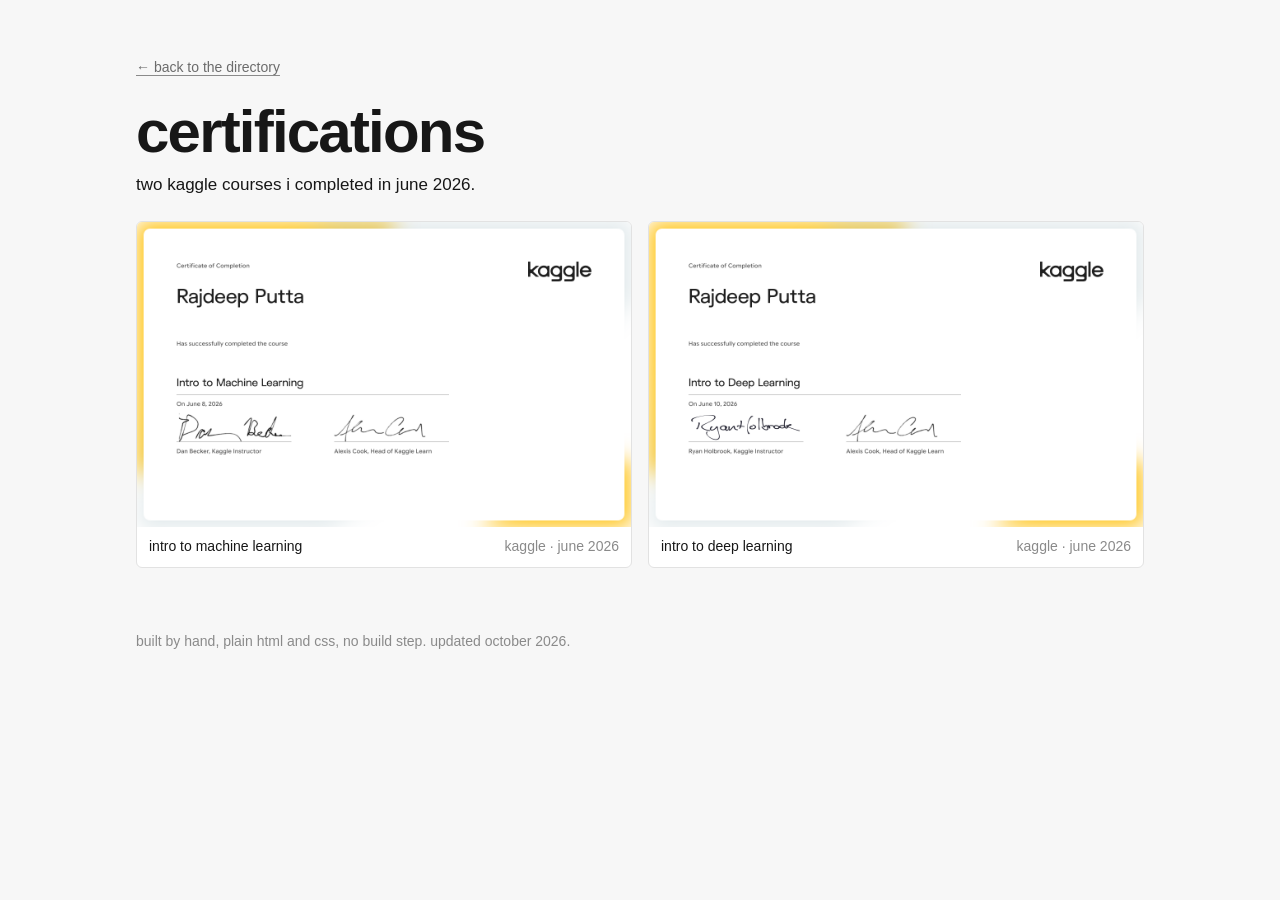
==== certifications.html @ 2a135790 "Add work experience, certifications page, and guest lecture" ====
<!doctype html>
<html lang="en">
  <head>
    <meta charset="utf-8" />
    <meta name="viewport" content="width=device-width" />
    <title>certifications — rajdeep putta</title>
    <meta name="description" content="kaggle certificates for intro to machine learning and intro to deep learning." />
    <meta name="color-scheme" content="light dark" />
    <meta
      http-equiv="Content-Security-Policy"
      content="default-src 'none'; img-src 'self' data:; style-src 'self'; script-src 'self'; base-uri 'none'; form-action 'none'"
    />
    <meta name="referrer" content="no-referrer" />
    <link rel="icon" href="assets/favicon.svg" type="image/svg+xml" />
    <meta name="theme-color" content="#f7f7f7" media="(prefers-color-scheme: light)" />
    <meta name="theme-color" content="#1f2123" media="(prefers-color-scheme: dark)" />
    <link rel="stylesheet" href="styles.css" />
  </head>
  <body>
    <header class="site-head site-head--sub">
      <a class="back" href="index.html">← back to the directory</a>
      <h1 class="wordmark">certifications</h1>
      <p class="intro">two kaggle courses i completed in june 2026.</p>
    </header>

    <main>
      <section class="section section--flush" aria-label="certificates">
        <div class="certs">
          <figure class="cert">
            <a href="assets/kaggle-machine-learning.png">
              <img
                src="assets/kaggle-machine-learning.png"
                alt="kaggle certificate for intro to machine learning"
              />
            </a>
            <figcaption>
              <span>intro to machine learning</span>
              <span>kaggle · june 2026</span>
            </figcaption>
          </figure>

          <figure class="cert">
            <a href="assets/kaggle-deep-learning.png">
              <img
                src="assets/kaggle-deep-learning.png"
                alt="kaggle certificate for intro to deep learning"
              />
            </a>
            <figcaption>
              <span>intro to deep learning</span>
              <span>kaggle · june 2026</span>
            </figcaption>
          </figure>
        </div>
      </section>
    </main>

    <footer class="foot">
      <p>built by hand, plain html and css, no build step. updated october 2026.</p>
    </footer>
  </body>
</html>
---- styles.css ----
/* ————————————————————————————————————————————————
   a directory of my projects
   interface lifted from personalsit.es: system type, plain list,
   screenshots first, tags you can filter with.
   ———————————————————————————————————————————————— */

*,
*::before,
*::after {
  box-sizing: border-box;
}

html,
body,
h1,
h2,
p,
ul,
ol,
li,
header,
nav,
article,
section,
figure,
figcaption,
footer {
  margin: 0;
  padding: 0;
}

ul,
ol {
  list-style: none;
}

:root {
  color-scheme: light dark;

  --bg: #f7f7f7;
  --text: #171717;
  --text-soft: #6b6b6b;
  --text-faint: #8a8a8a;
  --border: #e2e2e2;
  --card: #ffffff;
  --accent: #b4121b;
  --focus: #171717;

  --max: 65rem;
}

@media (prefers-color-scheme: dark) {
  :root {
    --bg: #1f2123;
    --text: #f5f5f5;
    --text-soft: #b8b8b8;
    --text-faint: #9a9a9a;
    --border: #3a3d40;
    --card: #26292c;
    --accent: #ff6b74;
    --focus: #f5f5f5;
  }
}

body {
  background: var(--bg);
  color: var(--text);
  font-family: -apple-system, BlinkMacSystemFont, "Segoe UI", Roboto, Helvetica, Arial, sans-serif,
    "Apple Color Emoji", "Segoe UI Emoji", "Segoe UI Symbol";
  font-size: 100%;
  line-height: 1.35;
  -webkit-font-smoothing: antialiased;
}

a {
  color: inherit;
}

a:focus-visible,
button:focus-visible {
  outline: 2px solid var(--focus);
  outline-offset: 3px;
  border-radius: 3px;
}

.visually-hidden {
  position: absolute;
  inline-size: 1px;
  block-size: 1px;
  margin: 0;
  padding: 0;
  overflow: hidden;
  clip: rect(0 0 0 0);
  white-space: nowrap;
  border: 0;
}

/* —— header —— */

.site-head {
  max-inline-size: var(--max);
  margin-inline: auto;
  padding: 5rem 1rem 2.5rem;
}

.wordmark {
  font-size: clamp(2rem, 7vw, 3.75rem);
  font-weight: 700;
  line-height: 1.02;
  letter-spacing: -0.03em;
  margin-block-end: 1.75rem;
}

.wordmark em {
  font-style: normal;
  color: var(--accent);
}

.intro {
  max-inline-size: 44rem;
  font-size: 1.0625rem;
}

.intro + .intro {
  margin-block-start: 1rem;
  color: var(--text-soft);
}

.intro a {
  text-decoration: underline;
  text-underline-offset: 3px;
  text-decoration-thickness: 1px;
  text-decoration-color: var(--text-faint);
}

.intro a:hover {
  text-decoration-color: currentColor;
}

/* —— bits under the intro —— */

.head-tools {
  display: flex;
  flex-wrap: wrap;
  gap: 0.5rem 1.25rem;
  margin-block-start: 1.75rem;
  font-size: 0.9375rem;
  color: var(--text-soft);
}

.head-tools button,
.head-tools a {
  appearance: none;
  border: 0;
  background: none;
  padding: 0;
  font: inherit;
  color: inherit;
  cursor: pointer;
  text-decoration: underline;
  text-underline-offset: 3px;
  text-decoration-color: var(--text-faint);
}

.head-tools button:hover,
.head-tools a:hover {
  color: var(--text);
  text-decoration-color: currentColor;
}

/* —— skills —— */

.skills {
  max-inline-size: var(--max);
  margin-inline: auto;
  padding: 1.75rem 1rem 0.5rem;
  border-block-start: 1px solid var(--border);
}

.skills__title {
  font-size: 1.0625rem;
  font-weight: 600;
  letter-spacing: -0.01em;
  margin-block-end: 0.5rem;
}

.skills__list {
  display: grid;
  gap: 0.3rem;
  max-inline-size: 46rem;
  font-size: 0.9375rem;
  line-height: 1.45;
}

.skills__list li {
  display: grid;
  grid-template-columns: 0.9rem 1fr;
  gap: 0.4rem;
}

.skills__list li::before {
  content: "–";
  color: var(--text-faint);
}

/* —— work experience, certifications, guest lecture —— */

.section {
  max-inline-size: var(--max);
  margin-inline: auto;
  padding: 2rem 1rem 0;
  border-block-start: 1px solid var(--border);
}

.section__title {
  font-size: 1.0625rem;
  font-weight: 600;
  letter-spacing: -0.01em;
  margin-block-end: 0.75rem;
}

.section__link {
  text-decoration: underline;
  text-underline-offset: 3px;
  text-decoration-thickness: 1px;
  text-decoration-color: currentColor;
}

.section__link:hover {
  color: var(--accent);
}

.site-head--sub {
  padding-block: 3.5rem 1.5rem;
}

.site-head--sub .wordmark {
  margin-block-end: 0.75rem;
}

.back {
  display: inline-block;
  margin-block-end: 1.5rem;
  font-size: 0.875rem;
  color: var(--text-soft);
  text-decoration: underline;
  text-underline-offset: 3px;
  text-decoration-color: var(--text-faint);
}

.back:hover {
  color: var(--text);
  text-decoration-color: currentColor;
}

.section--flush {
  padding-block-start: 0;
  border-block-start: 0;
}

.section--flush .certs {
  padding-block-end: 4rem;
}

.section__intro {
  max-inline-size: 46rem;
  font-size: 0.9375rem;
  line-height: 1.45;
  color: var(--text-soft);
}

.job {
  max-inline-size: 46rem;
}

.job__head {
  display: flex;
  flex-wrap: wrap;
  align-items: baseline;
  gap: 0.25rem 0.9rem;
}

.job__role {
  font-size: 1rem;
  font-weight: 600;
  letter-spacing: -0.01em;
}

.job__org {
  font-size: 0.9375rem;
  color: var(--text-soft);
}

.job__desc {
  margin-block-start: 0.5rem;
  font-size: 0.9375rem;
  line-height: 1.45;
  color: var(--text-soft);
}

.job__tags {
  display: flex;
  flex-wrap: wrap;
  gap: 0.4rem;
  margin-block-start: 0.55rem;
  font-size: 0.75rem;
  color: var(--text-faint);
}

.job__tags li + li::before {
  content: "· ";
  opacity: 0.7;
}

.certs {
  display: grid;
  grid-template-columns: repeat(2, minmax(0, 1fr));
  gap: 1rem;
  max-inline-size: var(--max);
}

.cert {
  border: 1px solid var(--border);
  border-radius: 6px;
  overflow: hidden;
  background: var(--card);
}

.cert a,
.cert img {
  display: block;
}

.cert img {
  inline-size: 100%;
  block-size: auto;
}

.cert figcaption {
  display: flex;
  flex-wrap: wrap;
  justify-content: space-between;
  gap: 0.25rem 0.75rem;
  padding: 0.65rem 0.75rem 0.7rem;
  font-size: 0.875rem;
}

.cert figcaption span:last-child {
  color: var(--text-faint);
}

.lecture {
  max-inline-size: 52rem;
  margin-block-start: 1rem;
  border: 1px solid var(--border);
  border-radius: 6px;
  overflow: hidden;
  background: var(--card);
}

.lecture img {
  display: block;
  inline-size: 100%;
  block-size: auto;
}

.lecture figcaption {
  padding: 0.65rem 0.75rem 0.7rem;
  font-size: 0.875rem;
  color: var(--text-soft);
}

.projects {
  max-inline-size: var(--max);
  margin: 2.25rem auto 0;
  border-block-start: 1px solid var(--border);
}

.projects__title {
  padding: 1.75rem 1rem 0;
}

.projects .grid {
  padding-block-start: 1.25rem;
}

@media (max-width: 560px) {
  .certs {
    grid-template-columns: 1fr;
  }
}

/* —— the list —— */

.grid {
  max-inline-size: var(--max);
  margin-inline: auto;
  padding: 2.25rem 1rem 4rem;
  display: grid;
  grid-template-columns: repeat(auto-fill, minmax(17rem, 1fr));
  gap: 2rem 1.5rem;
}

.entry__shot {
  display: block;
  position: relative;
  border: 1px solid var(--border);
  border-radius: 6px;
  overflow: hidden;
  background: var(--card);
  aspect-ratio: 16 / 10;
}

/* —— private / public label on the card —— */

.entry__badge {
  position: absolute;
  inset-block-start: 0.5rem;
  inset-inline-end: 0.5rem;
  font-size: 0.6875rem;
  line-height: 1.4;
  letter-spacing: 0.01em;
  padding: 0.1rem 0.5rem;
  border-radius: 999px;
  background: rgba(255, 255, 255, 0.86);
  color: #2f2f2f;
  border: 1px solid rgba(0, 0, 0, 0.08);
  backdrop-filter: blur(8px) saturate(160%);
  -webkit-backdrop-filter: blur(8px) saturate(160%);
}

.entry__badge--private {
  background: rgba(255, 245, 231, 0.9);
  color: #8a4b00;
  border-color: rgba(138, 75, 0, 0.2);
}

@media (prefers-color-scheme: dark) {
  .entry__badge {
    background: rgba(32, 32, 34, 0.82);
    color: #e8e8e8;
    border-color: rgba(255, 255, 255, 0.14);
  }

  .entry__badge--private {
    background: rgba(62, 45, 20, 0.85);
    color: #f3c07d;
    border-color: rgba(243, 192, 125, 0.25);
  }
}

.entry__shot img {
  inline-size: 100%;
  block-size: 100%;
  object-fit: cover;
  object-position: top center;
  display: block;
  transition: transform 200ms ease;
}

.entry__shot:hover img {
  transform: scale(1.015);
}

.entry__foot {
  display: flex;
  align-items: baseline;
  justify-content: space-between;
  gap: 0.75rem;
  margin-block-start: 0.7rem;
}

.entry__name {
  font-weight: 600;
  font-size: 1rem;
  letter-spacing: -0.01em;
  text-decoration: none;
}

.entry__name:hover {
  text-decoration: underline;
  text-underline-offset: 3px;
}

.entry__open {
  font-size: 0.8125rem;
  color: var(--text-faint);
  text-decoration: none;
  white-space: nowrap;
}

.entry__open:hover {
  color: var(--text);
  text-decoration: underline;
  text-underline-offset: 3px;
}

.entry__desc {
  margin-block-start: 0.35rem;
  font-size: 0.9375rem;
  color: var(--text-soft);
}

.entry__meta {
  margin-block-start: 0.3rem;
  font-size: 0.8125rem;
  color: var(--text-faint);
}

.entry__meta code {
  font-family: ui-monospace, SFMono-Regular, Menlo, Consolas, monospace;
  font-size: 0.9em;
}

.entry__tags {
  display: flex;
  flex-wrap: wrap;
  gap: 0.4rem;
  margin-block-start: 0.55rem;
  font-size: 0.75rem;
  color: var(--text-faint);
}

.entry__tags li + li::before {
  content: "· ";
  opacity: 0.7;
}

.empty {
  max-inline-size: var(--max);
  margin-inline: auto;
  padding: 0 1rem 4rem;
  color: var(--text-soft);
}

.foot {
  max-inline-size: var(--max);
  margin-inline: auto;
  padding: 0 1rem 4rem;
  font-size: 0.875rem;
  color: var(--text-faint);
}

.foot a {
  text-decoration: underline;
  text-underline-offset: 3px;
}

@media (prefers-reduced-motion: reduce) {
  .entry__shot img,
  .tag {
    transition: none;
  }

  .entry__shot:hover img {
    transform: none;
  }
}

[hidden] {
  display: none !important;
}
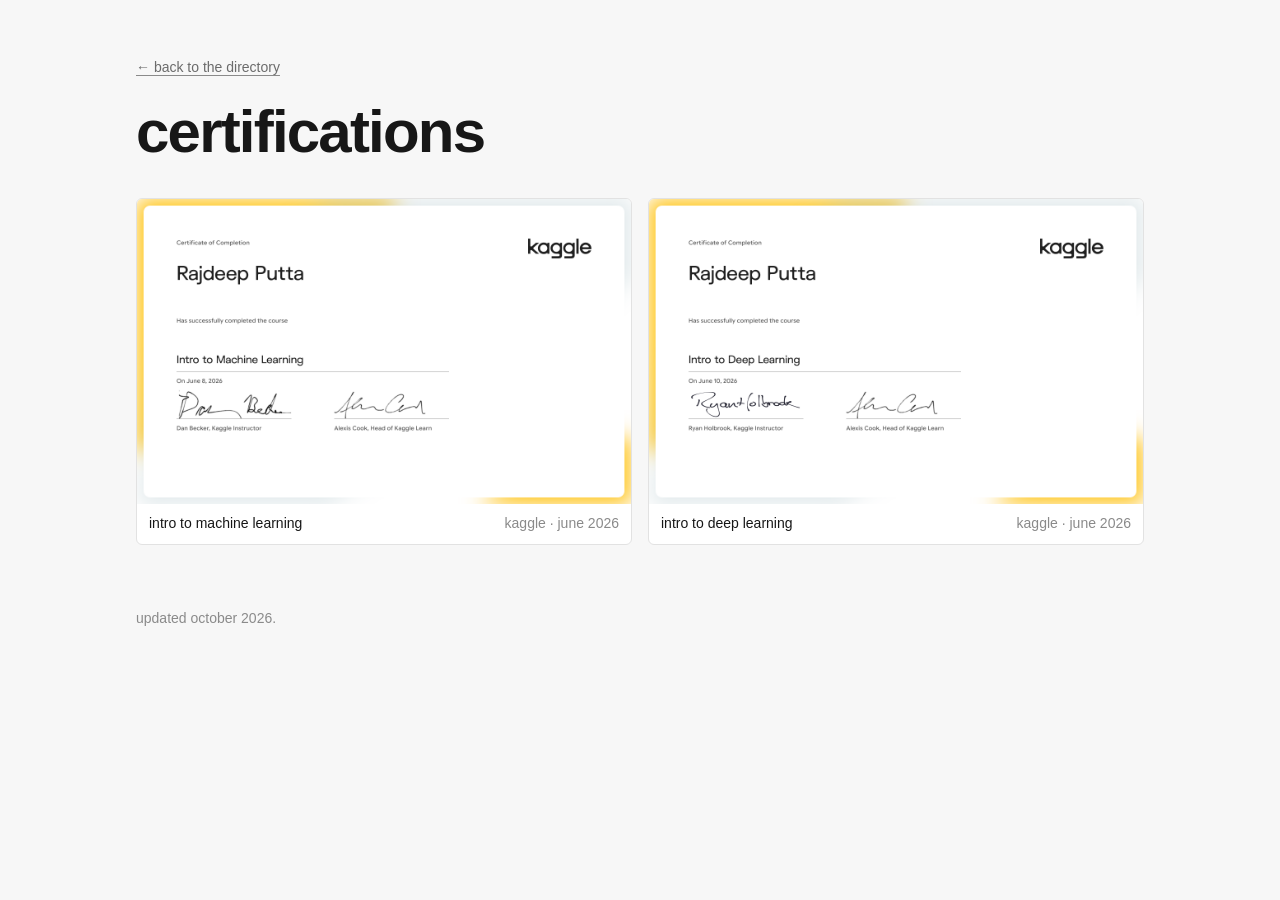
==== commit 0ea5445c: "Trim certifications intro and footer" ====
--- a/certifications.html
+++ b/certifications.html
@@ -20,7 +20,6 @@
     <header class="site-head site-head--sub">
       <a class="back" href="index.html">← back to the directory</a>
       <h1 class="wordmark">certifications</h1>
-      <p class="intro">two kaggle courses i completed in june 2026.</p>
     </header>
 
     <main>
@@ -56,7 +55,7 @@
     </main>
 
     <footer class="foot">
-      <p>built by hand, plain html and css, no build step. updated october 2026.</p>
+      <p>updated october 2026.</p>
     </footer>
   </body>
 </html>
--- a/styles.css
+++ b/styles.css
@@ -298,20 +298,6 @@
   color: var(--text-soft);
 }
 
-.job__tags {
-  display: flex;
-  flex-wrap: wrap;
-  gap: 0.4rem;
-  margin-block-start: 0.55rem;
-  font-size: 0.75rem;
-  color: var(--text-faint);
-}
-
-.job__tags li + li::before {
-  content: "· ";
-  opacity: 0.7;
-}
-
 .certs {
   display: grid;
   grid-template-columns: repeat(2, minmax(0, 1fr));
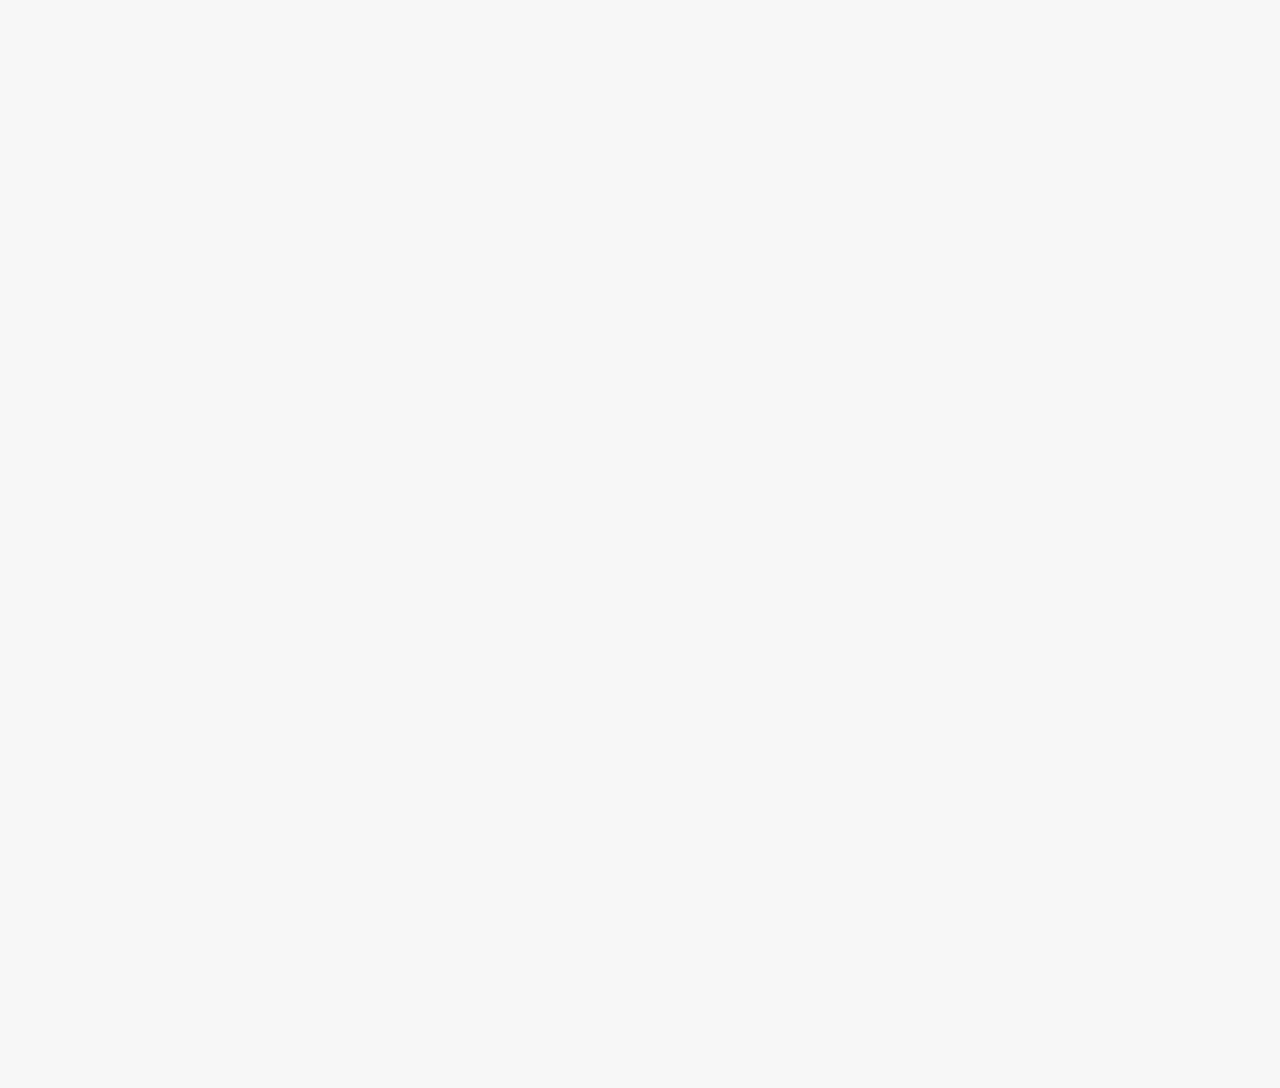
==== commit 406f2b46: "Add entrance animation, TEDx red name, and freeCodeCamp certificate" ====
--- a/certifications.html
+++ b/certifications.html
@@ -1,10 +1,10 @@
 <!doctype html>
-<html lang="en">
+<html lang="en" class="js">
   <head>
     <meta charset="utf-8" />
     <meta name="viewport" content="width=device-width" />
     <title>certifications — rajdeep putta</title>
-    <meta name="description" content="kaggle certificates for intro to machine learning and intro to deep learning." />
+    <meta name="description" content="certificates from kaggle and freecodecamp." />
     <meta name="color-scheme" content="light dark" />
     <meta
       http-equiv="Content-Security-Policy"
@@ -15,17 +15,18 @@
     <meta name="theme-color" content="#f7f7f7" media="(prefers-color-scheme: light)" />
     <meta name="theme-color" content="#1f2123" media="(prefers-color-scheme: dark)" />
     <link rel="stylesheet" href="styles.css" />
+    <noscript><link rel="stylesheet" href="no-js.css" /></noscript>
   </head>
   <body>
     <header class="site-head site-head--sub">
-      <a class="back" href="index.html">← back to the directory</a>
-      <h1 class="wordmark">certifications</h1>
+      <a class="back reveal" href="index.html">← back to the directory</a>
+      <h1 class="wordmark reveal">certifications</h1>
     </header>
 
     <main>
       <section class="section section--flush" aria-label="certificates">
         <div class="certs">
-          <figure class="cert">
+          <figure class="cert reveal">
             <a href="assets/kaggle-machine-learning.png">
               <img
                 src="assets/kaggle-machine-learning.png"
@@ -38,7 +39,7 @@
             </figcaption>
           </figure>
 
-          <figure class="cert">
+          <figure class="cert reveal">
             <a href="assets/kaggle-deep-learning.png">
               <img
                 src="assets/kaggle-deep-learning.png"
@@ -50,12 +51,27 @@
               <span>kaggle · june 2026</span>
             </figcaption>
           </figure>
+
+          <figure class="cert reveal">
+            <a href="assets/freecodecamp-machine-learning-python.png">
+              <img
+                src="assets/freecodecamp-machine-learning-python.png"
+                alt="freecodecamp certificate for machine learning with python"
+              />
+            </a>
+            <figcaption>
+              <span>machine learning with python</span>
+              <span>freecodecamp · october 2026</span>
+            </figcaption>
+          </figure>
         </div>
       </section>
     </main>
 
-    <footer class="foot">
+    <footer class="foot reveal">
       <p>updated october 2026.</p>
     </footer>
+
+    <script src="motion.js"></script>
   </body>
 </html>
--- a/styles.css
+++ b/styles.css
@@ -111,6 +111,53 @@
   margin-block-end: 1.75rem;
 }
 
+.wordmark--name {
+  color: #e62b1e;
+}
+
+.wordmark__caret {
+  display: inline-block;
+  inline-size: 0.06em;
+  block-size: 0.82em;
+  margin-inline-start: 0.06em;
+  background: currentColor;
+  vertical-align: baseline;
+  animation: caret-blink 900ms steps(1, end) infinite;
+}
+
+.wordmark__caret.is-done {
+  animation: none;
+  opacity: 0;
+  transition: opacity 180ms ease;
+}
+
+@keyframes caret-blink {
+  50% {
+    opacity: 0;
+  }
+}
+
+html.js .wordmark__text {
+  opacity: 0;
+}
+
+html.js.motion-ready .wordmark__text {
+  opacity: 1;
+}
+
+html.js .reveal {
+  opacity: 0;
+  transform: translateY(8px);
+}
+
+html.js .reveal.is-in {
+  opacity: 1;
+  transform: none;
+  transition:
+    opacity 520ms ease,
+    transform 520ms cubic-bezier(0.2, 0.7, 0.2, 1);
+}
+
 .wordmark em {
   font-style: normal;
   color: var(--accent);
@@ -306,6 +353,8 @@
 }
 
 .cert {
+  display: flex;
+  flex-direction: column;
   border: 1px solid var(--border);
   border-radius: 6px;
   overflow: hidden;
@@ -327,12 +376,21 @@
   flex-wrap: wrap;
   justify-content: space-between;
   gap: 0.25rem 0.75rem;
+  margin-block-start: auto;
   padding: 0.65rem 0.75rem 0.7rem;
   font-size: 0.875rem;
 }
 
 .cert figcaption span:last-child {
   color: var(--text-faint);
+}
+
+@media (min-width: 561px) {
+  .cert:last-child:nth-child(odd) {
+    grid-column: 1 / -1;
+    inline-size: calc(50% - 0.5rem);
+    justify-self: center;
+  }
 }
 
 .lecture {
@@ -533,6 +591,23 @@
 }
 
 @media (prefers-reduced-motion: reduce) {
+  html.js .wordmark__text {
+    opacity: 1;
+  }
+
+  .wordmark__caret {
+    display: none;
+  }
+
+  html.js .reveal {
+    opacity: 1;
+    transform: none;
+  }
+
+  html.js .reveal.is-in {
+    transition: none;
+  }
+
   .entry__shot img,
   .tag {
     transition: none;
--- a/no-js.css
+++ b/no-js.css
@@ -0,0 +1,12 @@
+html.js .wordmark__text {
+  opacity: 1 !important;
+}
+
+html.js .reveal {
+  opacity: 1 !important;
+  transform: none !important;
+}
+
+html.js .wordmark__caret {
+  display: none !important;
+}
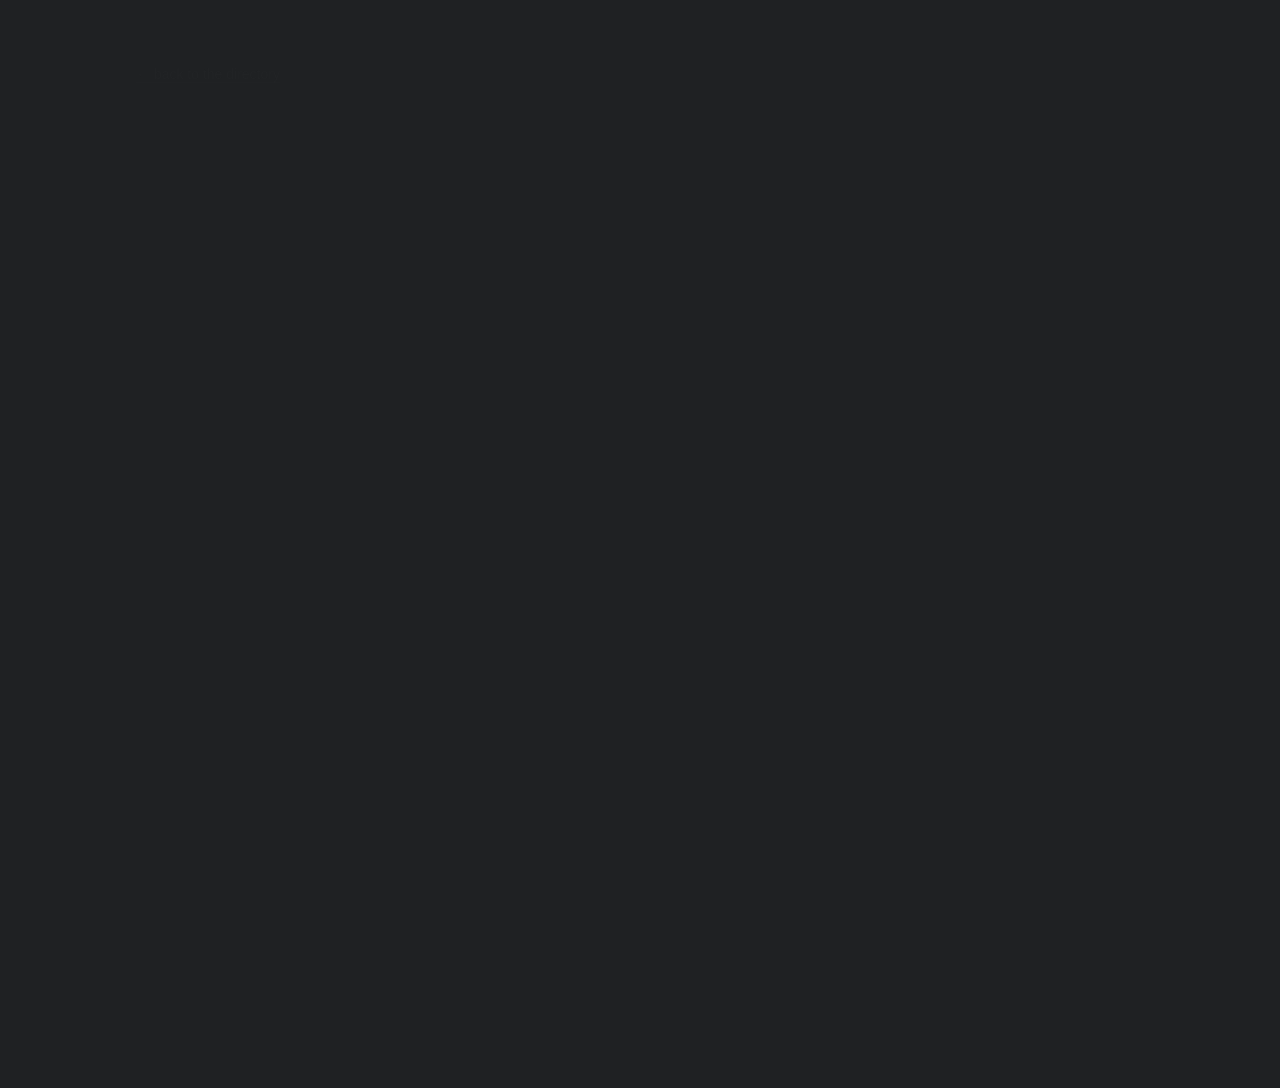
==== commit 1b4685a8: "Switch to a dark theme and refine the header - force dark mode and dark badges - use Playfair Displa" ====
--- a/certifications.html
+++ b/certifications.html
@@ -5,15 +5,14 @@
     <meta name="viewport" content="width=device-width" />
     <title>certifications — rajdeep putta</title>
     <meta name="description" content="certificates from kaggle and freecodecamp." />
-    <meta name="color-scheme" content="light dark" />
+    <meta name="color-scheme" content="dark" />
     <meta
       http-equiv="Content-Security-Policy"
-      content="default-src 'none'; img-src 'self' data:; style-src 'self'; script-src 'self'; base-uri 'none'; form-action 'none'"
+      content="default-src 'none'; img-src 'self' data:; font-src 'self'; style-src 'self'; script-src 'self'; base-uri 'none'; form-action 'none'"
     />
     <meta name="referrer" content="no-referrer" />
     <link rel="icon" href="assets/favicon.svg" type="image/svg+xml" />
-    <meta name="theme-color" content="#f7f7f7" media="(prefers-color-scheme: light)" />
-    <meta name="theme-color" content="#1f2123" media="(prefers-color-scheme: dark)" />
+    <meta name="theme-color" content="#1f2123" />
     <link rel="stylesheet" href="styles.css" />
     <noscript><link rel="stylesheet" href="no-js.css" /></noscript>
   </head>
--- a/styles.css
+++ b/styles.css
@@ -3,6 +3,14 @@
    interface lifted from personalsit.es: system type, plain list,
    screenshots first, tags you can filter with.
    ———————————————————————————————————————————————— */
+
+@font-face {
+  font-family: "Playfair Display";
+  src: url("assets/fonts/playfair-display-600.woff2") format("woff2");
+  font-weight: 600;
+  font-style: normal;
+  font-display: swap;
+}
 
 *,
 *::before,
@@ -35,31 +43,23 @@
 }
 
 :root {
-  color-scheme: light dark;
-
-  --bg: #f7f7f7;
-  --text: #171717;
-  --text-soft: #6b6b6b;
-  --text-faint: #8a8a8a;
-  --border: #e2e2e2;
-  --card: #ffffff;
-  --accent: #b4121b;
-  --focus: #171717;
+  color-scheme: dark;
+
+  --bg: #1f2123;
+  --text: #f5f5f5;
+  --text-soft: #b8b8b8;
+  --text-faint: #9a9a9a;
+  --border: #3a3d40;
+  --card: #26292c;
+  --accent: #c96a79;
+  --name-red: #b84a5a;
+  --focus: #f5f5f5;
 
   --max: 65rem;
 }
 
-@media (prefers-color-scheme: dark) {
-  :root {
-    --bg: #1f2123;
-    --text: #f5f5f5;
-    --text-soft: #b8b8b8;
-    --text-faint: #9a9a9a;
-    --border: #3a3d40;
-    --card: #26292c;
-    --accent: #ff6b74;
-    --focus: #f5f5f5;
-  }
+html {
+  background: var(--bg);
 }
 
 body {
@@ -112,7 +112,10 @@
 }
 
 .wordmark--name {
-  color: #e62b1e;
+  font-family: "Playfair Display", Georgia, "Times New Roman", serif;
+  font-weight: 600;
+  letter-spacing: -0.02em;
+  color: var(--name-red);
 }
 
 .wordmark__caret {
@@ -195,7 +198,6 @@
   color: var(--text-soft);
 }
 
-.head-tools button,
 .head-tools a {
   appearance: none;
   border: 0;
@@ -209,7 +211,6 @@
   text-decoration-color: var(--text-faint);
 }
 
-.head-tools button:hover,
 .head-tools a:hover {
   color: var(--text);
   text-decoration-color: currentColor;
@@ -303,6 +304,14 @@
 .section--flush {
   padding-block-start: 0;
   border-block-start: 0;
+}
+
+.section--link {
+  padding-block: 1.4rem;
+}
+
+.section--link .section__title {
+  margin-block-end: 0;
 }
 
 .section--flush .certs {
@@ -466,31 +475,17 @@
   letter-spacing: 0.01em;
   padding: 0.1rem 0.5rem;
   border-radius: 999px;
-  background: rgba(255, 255, 255, 0.86);
-  color: #2f2f2f;
-  border: 1px solid rgba(0, 0, 0, 0.08);
+  background: rgba(32, 32, 34, 0.82);
+  color: #e8e8e8;
+  border: 1px solid rgba(255, 255, 255, 0.14);
   backdrop-filter: blur(8px) saturate(160%);
   -webkit-backdrop-filter: blur(8px) saturate(160%);
 }
 
 .entry__badge--private {
-  background: rgba(255, 245, 231, 0.9);
-  color: #8a4b00;
-  border-color: rgba(138, 75, 0, 0.2);
-}
-
-@media (prefers-color-scheme: dark) {
-  .entry__badge {
-    background: rgba(32, 32, 34, 0.82);
-    color: #e8e8e8;
-    border-color: rgba(255, 255, 255, 0.14);
-  }
-
-  .entry__badge--private {
-    background: rgba(62, 45, 20, 0.85);
-    color: #f3c07d;
-    border-color: rgba(243, 192, 125, 0.25);
-  }
+  background: rgba(62, 45, 20, 0.85);
+  color: #f3c07d;
+  border-color: rgba(243, 192, 125, 0.25);
 }
 
 .entry__shot img {
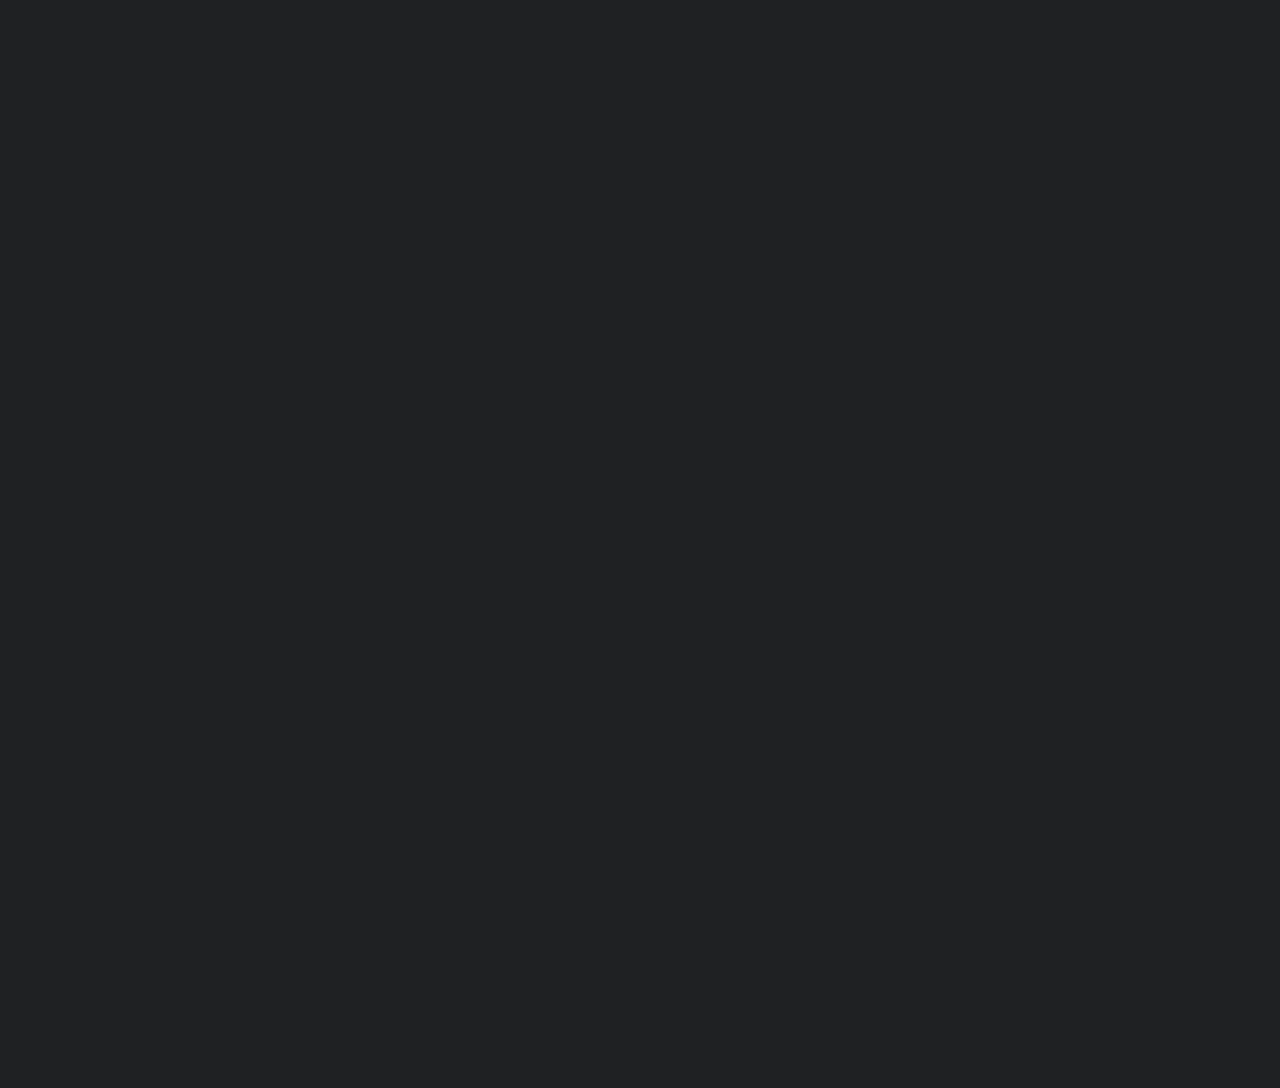
==== commit 908789c5: "Center work experience vertically and feature freeCodeCamp first restore left alignment, balance pad" ====
--- a/certifications.html
+++ b/certifications.html
@@ -25,6 +25,19 @@
     <main>
       <section class="section section--flush" aria-label="certificates">
         <div class="certs">
+          <figure class="cert cert--featured reveal">
+            <a href="assets/freecodecamp-machine-learning-python.png">
+              <img
+                src="assets/freecodecamp-machine-learning-python.png"
+                alt="freecodecamp certificate for machine learning with python"
+              />
+            </a>
+            <figcaption>
+              <span>machine learning with python</span>
+              <span>freecodecamp · october 2026</span>
+            </figcaption>
+          </figure>
+
           <figure class="cert reveal">
             <a href="assets/kaggle-machine-learning.png">
               <img
@@ -50,19 +63,6 @@
               <span>kaggle · june 2026</span>
             </figcaption>
           </figure>
-
-          <figure class="cert reveal">
-            <a href="assets/freecodecamp-machine-learning-python.png">
-              <img
-                src="assets/freecodecamp-machine-learning-python.png"
-                alt="freecodecamp certificate for machine learning with python"
-              />
-            </a>
-            <figcaption>
-              <span>machine learning with python</span>
-              <span>freecodecamp · october 2026</span>
-            </figcaption>
-          </figure>
         </div>
       </section>
     </main>
--- a/styles.css
+++ b/styles.css
@@ -5,9 +5,9 @@
    ———————————————————————————————————————————————— */
 
 @font-face {
-  font-family: "Playfair Display";
-  src: url("assets/fonts/playfair-display-600.woff2") format("woff2");
-  font-weight: 600;
+  font-family: "Libre Caslon Display";
+  src: url("assets/fonts/libre-caslon-display-400.woff2") format("woff2");
+  font-weight: 400;
   font-style: normal;
   font-display: swap;
 }
@@ -112,9 +112,9 @@
 }
 
 .wordmark--name {
-  font-family: "Playfair Display", Georgia, "Times New Roman", serif;
-  font-weight: 600;
-  letter-spacing: -0.02em;
+  font-family: "Libre Caslon Display", Georgia, "Times New Roman", serif;
+  font-weight: 400;
+  letter-spacing: -0.01em;
   color: var(--name-red);
 }
 
@@ -187,6 +187,22 @@
   text-decoration-color: currentColor;
 }
 
+.random-link,
+.intro a.random-link {
+  display: inline-block;
+  color: var(--text);
+  text-decoration: underline;
+  text-decoration-thickness: 2px;
+  text-decoration-color: var(--name-red);
+  text-underline-offset: 4px;
+}
+
+.random-link:hover,
+.intro a.random-link:hover {
+  color: var(--text);
+  text-decoration-color: var(--name-red);
+}
+
 /* —— bits under the intro —— */
 
 .head-tools {
@@ -325,6 +341,10 @@
   color: var(--text-soft);
 }
 
+.section--experience {
+  padding-block: 2rem;
+}
+
 .job {
   max-inline-size: 46rem;
 }
@@ -395,7 +415,7 @@
 }
 
 @media (min-width: 561px) {
-  .cert:last-child:nth-child(odd) {
+  .cert--featured {
     grid-column: 1 / -1;
     inline-size: calc(50% - 0.5rem);
     justify-self: center;
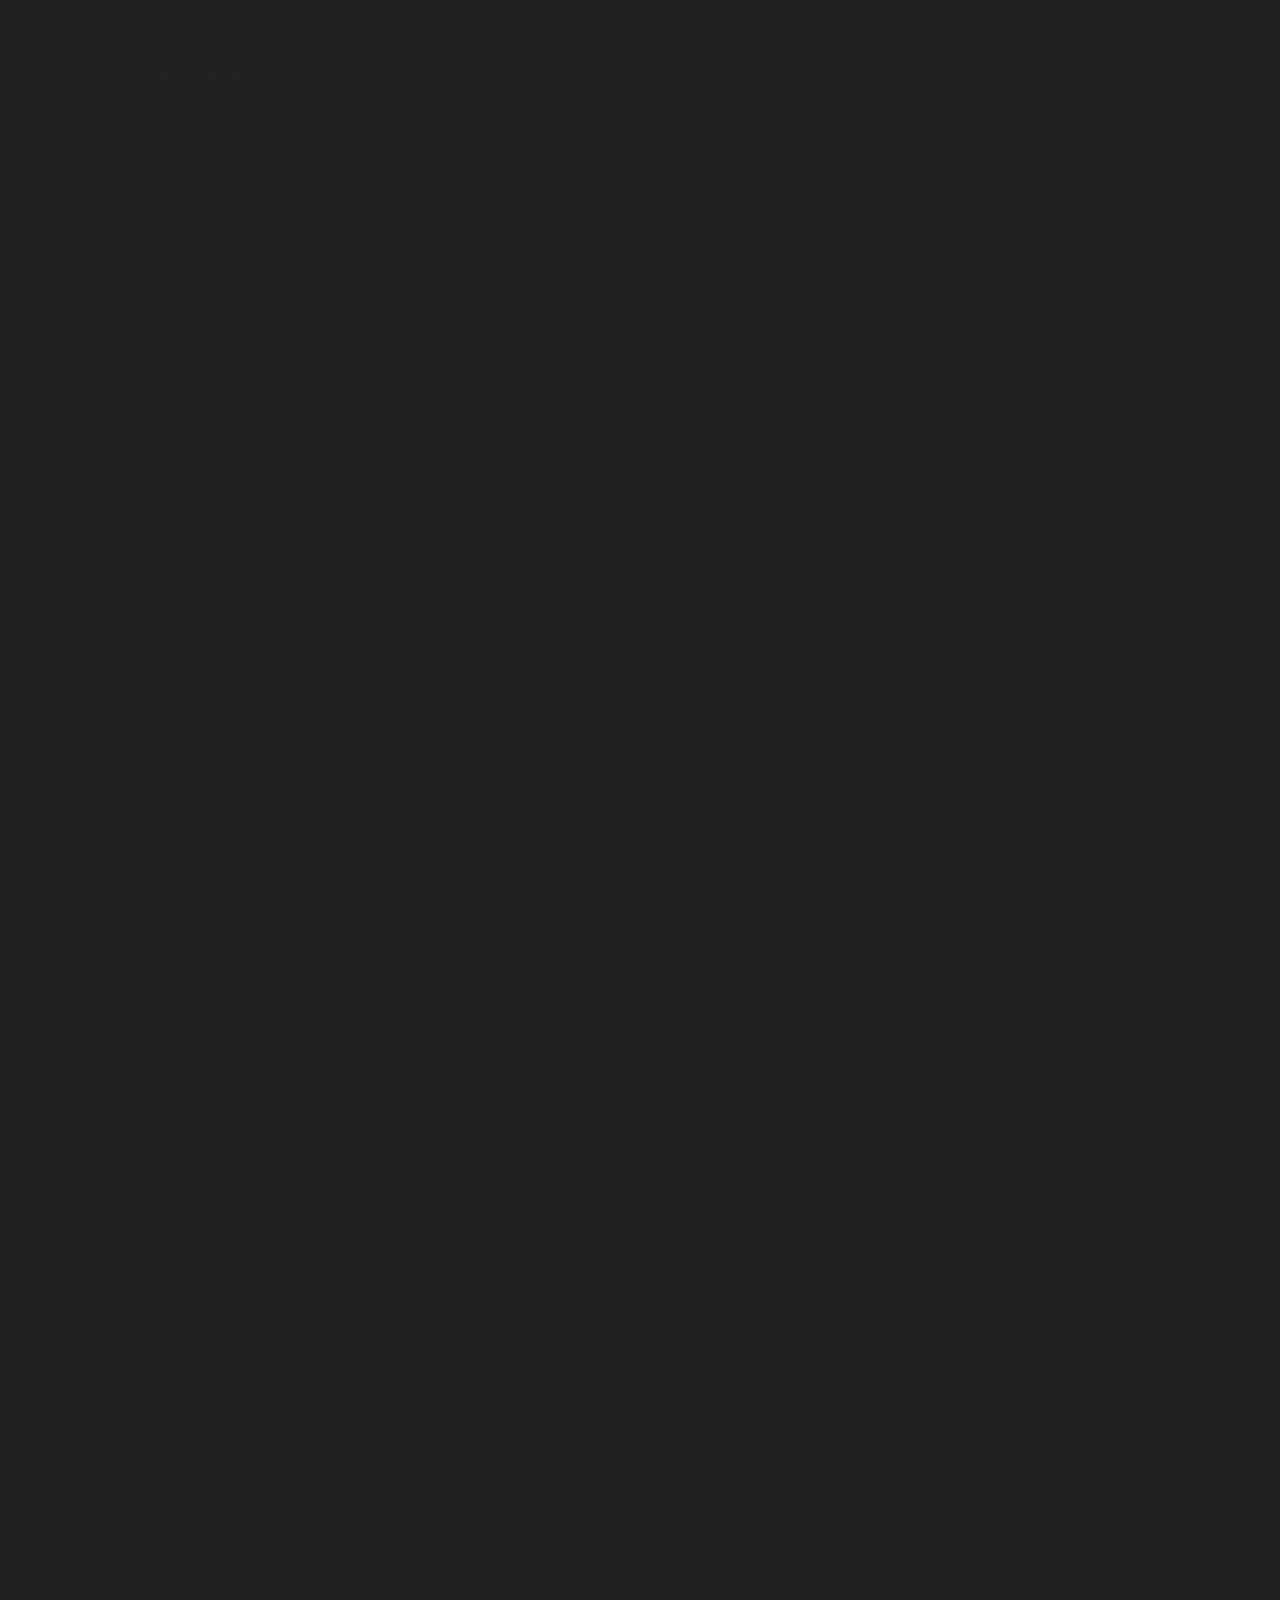
==== commit 2cfbce03: "Add internship, ML course, and Meridian MUN certificates order: ML course, internship, Meridian MUN," ====
--- a/certifications.html
+++ b/certifications.html
@@ -25,6 +25,45 @@
     <main>
       <section class="section section--flush" aria-label="certificates">
         <div class="certs">
+          <figure class="cert reveal">
+            <a href="assets/machine-learning-cedlearn.png">
+              <img
+                src="assets/machine-learning-cedlearn.png"
+                alt="cedlearn certificate for the machine learning course"
+              />
+            </a>
+            <figcaption>
+              <span>machine learning</span>
+              <span>cedlearn · september 2026</span>
+            </figcaption>
+          </figure>
+
+          <figure class="cert reveal">
+            <a href="assets/internship-cedura.png">
+              <img
+                src="assets/internship-cedura.png"
+                alt="cedura tech certificate for the machine learning internship"
+              />
+            </a>
+            <figcaption>
+              <span>internship</span>
+              <span>cedura tech · september 2026</span>
+            </figcaption>
+          </figure>
+
+          <figure class="cert cert--featured reveal">
+            <a href="assets/mermun-certificate.png">
+              <img
+                src="assets/mermun-certificate.png"
+                alt="meridian mun 2026 certificate of appreciation for usg technology"
+              />
+            </a>
+            <figcaption>
+              <span>meridian mun 2026</span>
+              <span>usg technology · august 2026</span>
+            </figcaption>
+          </figure>
+
           <figure class="cert cert--featured reveal">
             <a href="assets/freecodecamp-machine-learning-python.png">
               <img
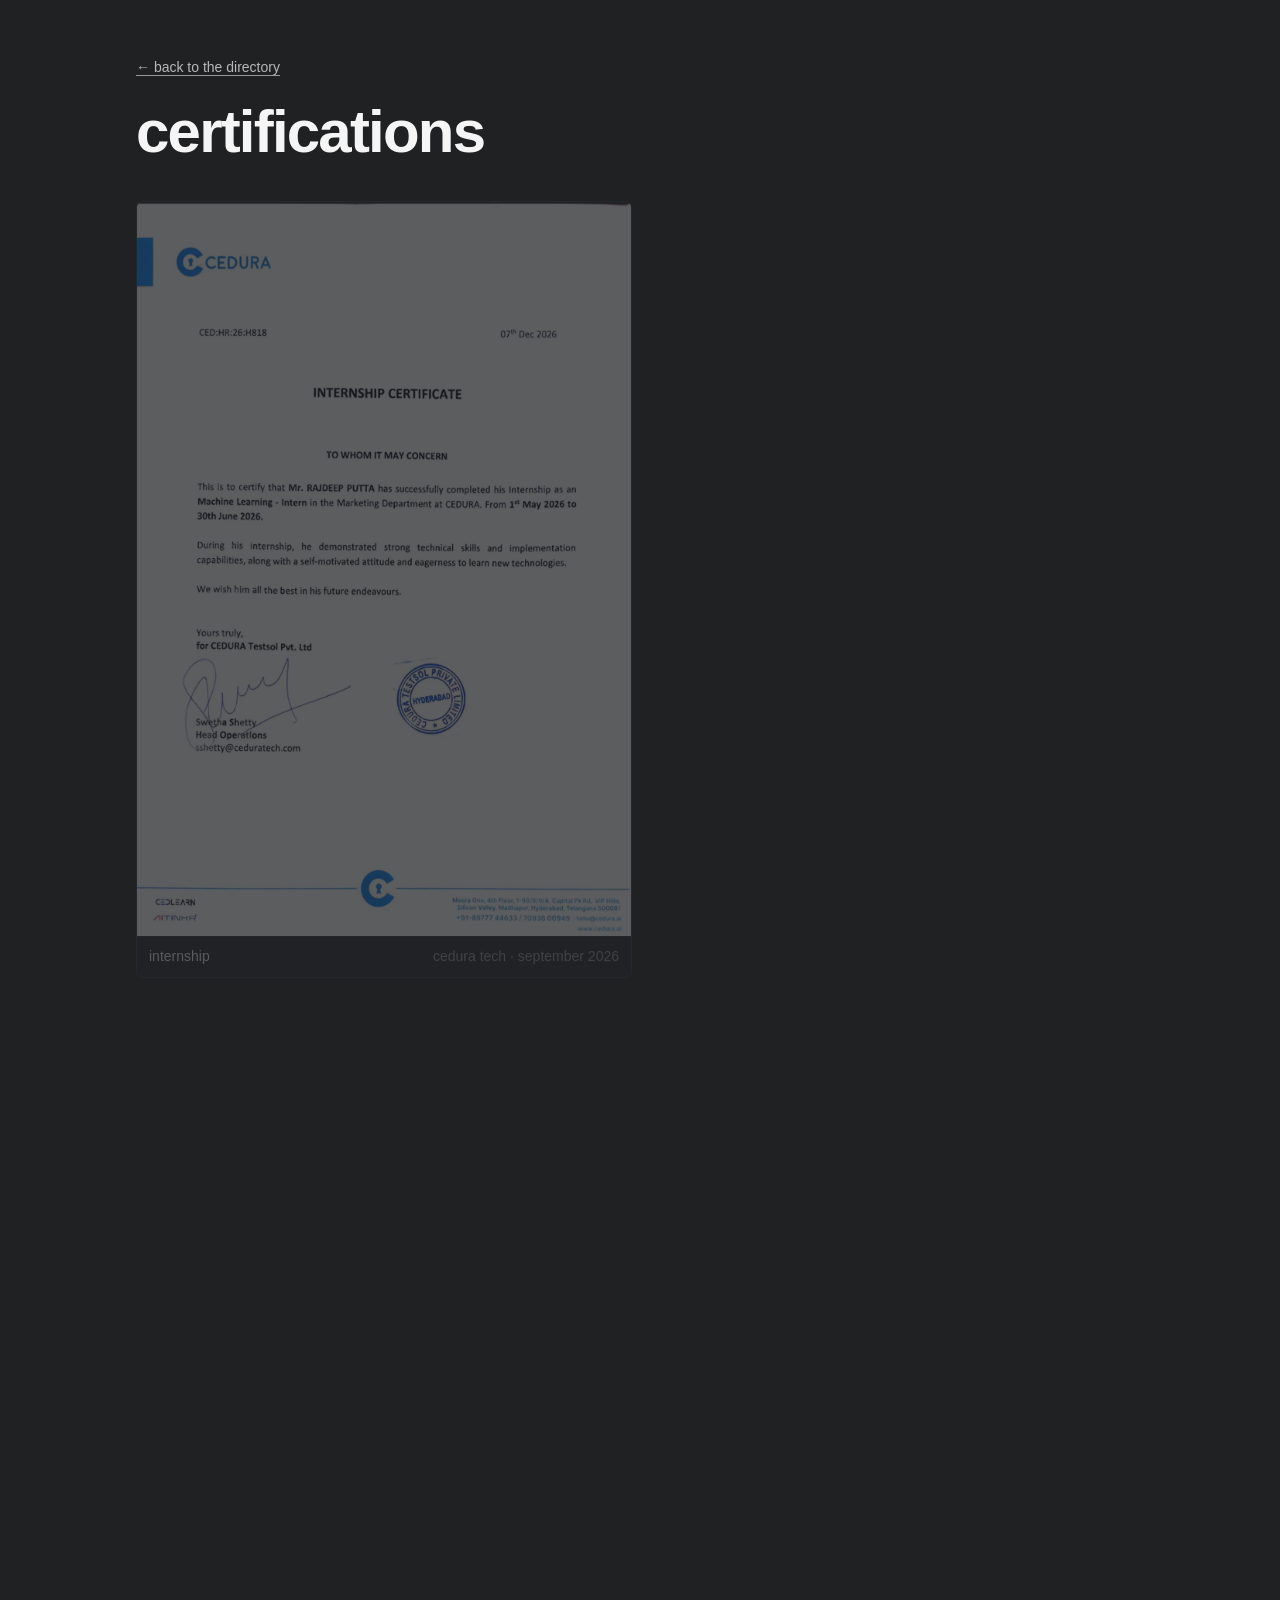
==== commit 1bd94f36: "Swap internship above machine learning course" ====
--- a/certifications.html
+++ b/certifications.html
@@ -26,6 +26,19 @@
       <section class="section section--flush" aria-label="certificates">
         <div class="certs">
           <figure class="cert reveal">
+            <a href="assets/internship-cedura.png">
+              <img
+                src="assets/internship-cedura.png"
+                alt="cedura tech certificate for the machine learning internship"
+              />
+            </a>
+            <figcaption>
+              <span>internship</span>
+              <span>cedura tech · september 2026</span>
+            </figcaption>
+          </figure>
+
+          <figure class="cert reveal">
             <a href="assets/machine-learning-cedlearn.png">
               <img
                 src="assets/machine-learning-cedlearn.png"
@@ -35,19 +48,6 @@
             <figcaption>
               <span>machine learning</span>
               <span>cedlearn · september 2026</span>
-            </figcaption>
-          </figure>
-
-          <figure class="cert reveal">
-            <a href="assets/internship-cedura.png">
-              <img
-                src="assets/internship-cedura.png"
-                alt="cedura tech certificate for the machine learning internship"
-              />
-            </a>
-            <figcaption>
-              <span>internship</span>
-              <span>cedura tech · september 2026</span>
             </figcaption>
           </figure>
 
